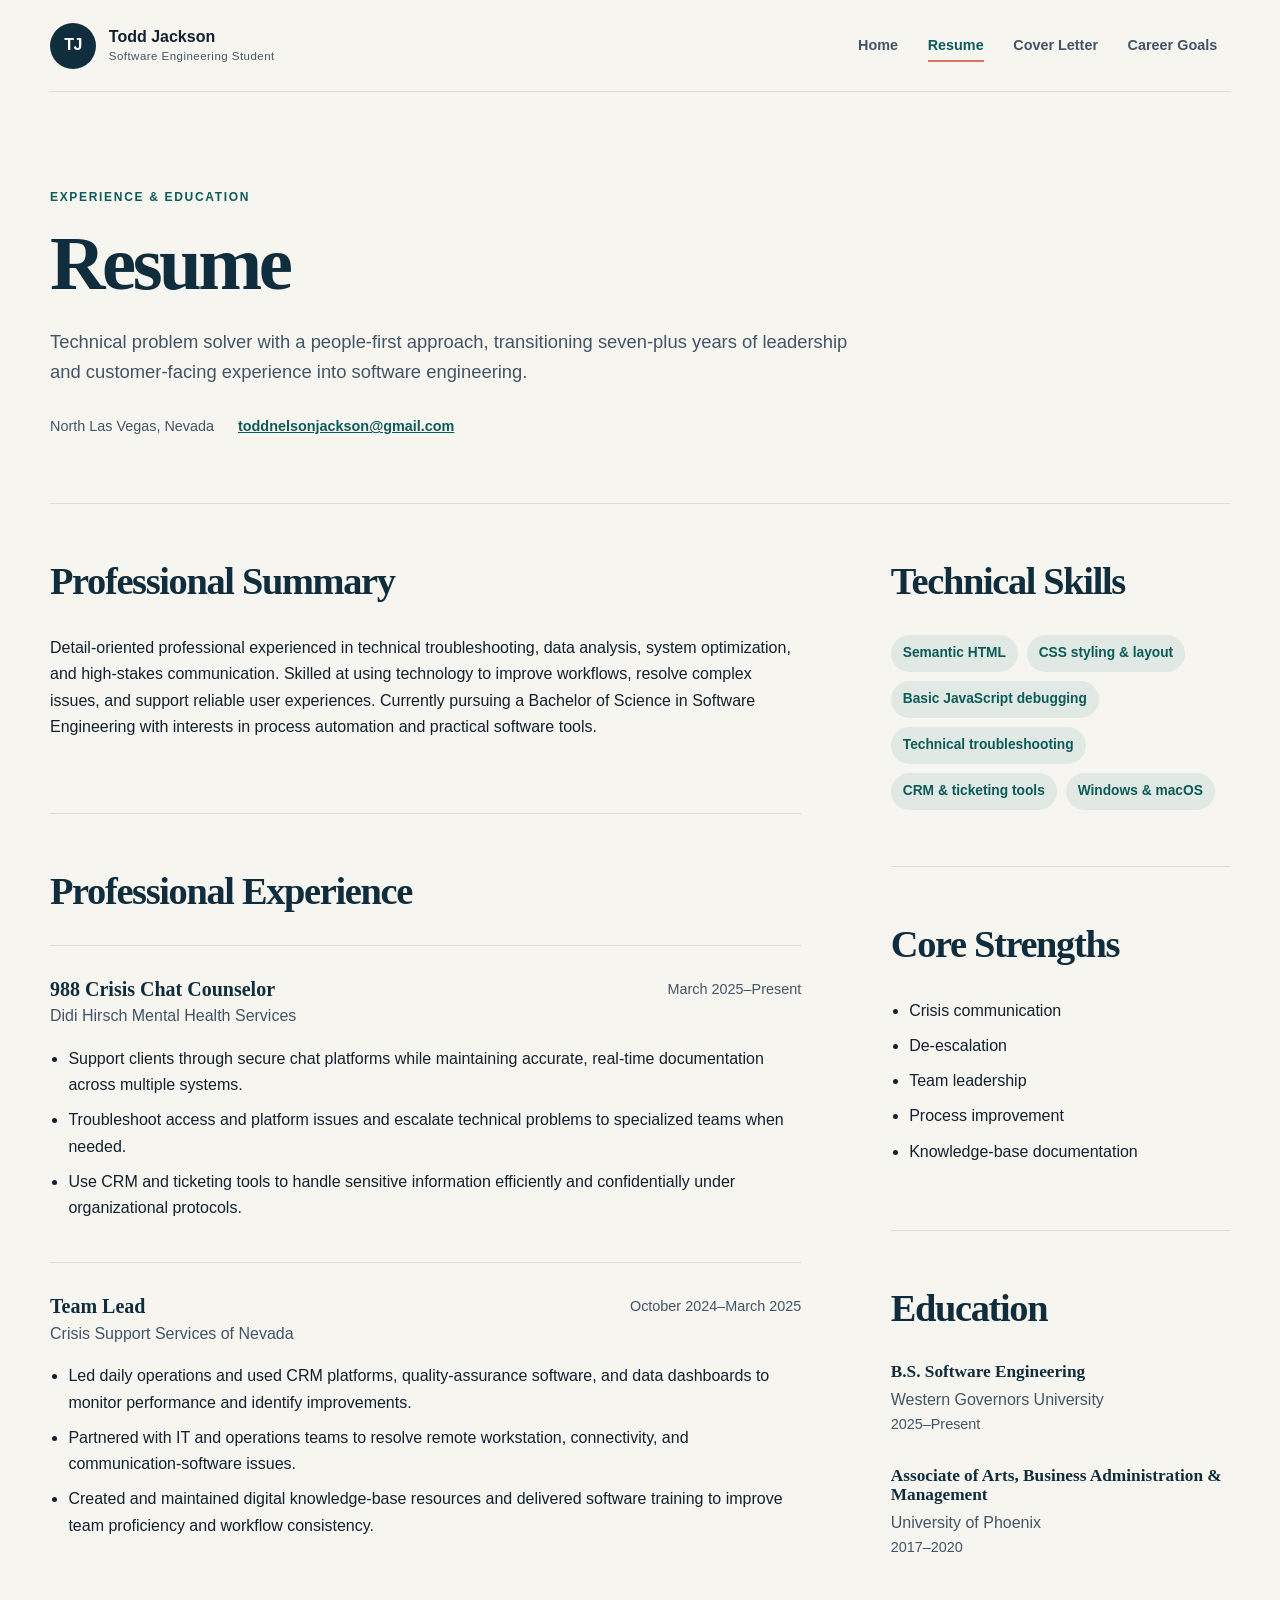
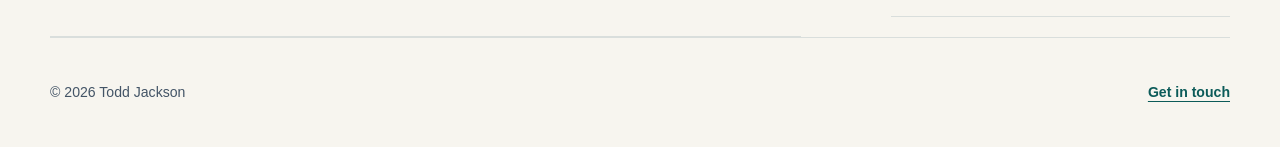
==== resume.html @ 60c08a9a "Launch professional portfolio" ====
<!doctype html>
<html lang="en">
<head>
  <meta charset="utf-8">
  <meta name="viewport" content="width=device-width, initial-scale=1">
  <meta name="description" content="Resume for Todd Jackson, a software engineering student and experienced crisis support professional.">
  <title>Resume | Todd Jackson</title>
  <link rel="stylesheet" href="style.css">
</head>
<body>
  <a class="skip-link" href="#main-content">Skip to content</a>
  <header class="site-header">
    <a class="brand" href="index.html" aria-label="Todd Jackson home">
      <span class="brand-mark" aria-hidden="true">TJ</span>
      <span><strong>Todd Jackson</strong><small>Software Engineering Student</small></span>
    </a>
    <nav aria-label="Primary navigation">
      <a href="index.html">Home</a>
      <a href="resume.html" aria-current="page">Resume</a>
      <a href="cover-letter.html">Cover Letter</a>
      <a href="career-goals.html">Career Goals</a>
    </nav>
  </header>

  <main id="main-content" class="page-shell">
    <section class="page-intro">
      <p class="eyebrow">Experience &amp; education</p>
      <h1>Resume</h1>
      <p>Technical problem solver with a people-first approach, transitioning seven-plus years of leadership and customer-facing experience into software engineering.</p>
      <div class="contact-row" aria-label="Contact information">
        <span>North Las Vegas, Nevada</span>
        <a href="mailto:toddnelsonjackson@gmail.com">toddnelsonjackson@gmail.com</a>
      </div>
    </section>

    <div class="resume-layout">
      <div>
        <section class="content-section">
          <h2>Professional Summary</h2>
          <p>Detail-oriented professional experienced in technical troubleshooting, data analysis, system optimization, and high-stakes communication. Skilled at using technology to improve workflows, resolve complex issues, and support reliable user experiences. Currently pursuing a Bachelor of Science in Software Engineering with interests in process automation and practical software tools.</p>
        </section>

        <section class="content-section">
          <h2>Professional Experience</h2>
          <article class="timeline-item">
            <div class="timeline-heading">
              <div><h3>988 Crisis Chat Counselor</h3><p>Didi Hirsch Mental Health Services</p></div>
              <p class="timeline-date">March 2025–Present</p>
            </div>
            <ul>
              <li>Support clients through secure chat platforms while maintaining accurate, real-time documentation across multiple systems.</li>
              <li>Troubleshoot access and platform issues and escalate technical problems to specialized teams when needed.</li>
              <li>Use CRM and ticketing tools to handle sensitive information efficiently and confidentially under organizational protocols.</li>
            </ul>
          </article>

          <article class="timeline-item">
            <div class="timeline-heading">
              <div><h3>Team Lead</h3><p>Crisis Support Services of Nevada</p></div>
              <p class="timeline-date">October 2024–March 2025</p>
            </div>
            <ul>
              <li>Led daily operations and used CRM platforms, quality-assurance software, and data dashboards to monitor performance and identify improvements.</li>
              <li>Partnered with IT and operations teams to resolve remote workstation, connectivity, and communication-software issues.</li>
              <li>Created and maintained digital knowledge-base resources and delivered software training to improve team proficiency and workflow consistency.</li>
            </ul>
          </article>
        </section>
      </div>

      <aside class="resume-sidebar" aria-label="Skills and education">
        <section class="content-section">
          <h2>Technical Skills</h2>
          <ul class="tag-list">
            <li>Semantic HTML</li>
            <li>CSS styling &amp; layout</li>
            <li>Basic JavaScript debugging</li>
            <li>Technical troubleshooting</li>
            <li>CRM &amp; ticketing tools</li>
            <li>Windows &amp; macOS</li>
          </ul>
        </section>

        <section class="content-section">
          <h2>Core Strengths</h2>
          <ul class="compact-list">
            <li>Crisis communication</li>
            <li>De-escalation</li>
            <li>Team leadership</li>
            <li>Process improvement</li>
            <li>Knowledge-base documentation</li>
          </ul>
        </section>

        <section class="content-section">
          <h2>Education</h2>
          <div class="education-item">
            <h3>B.S. Software Engineering</h3>
            <p>Western Governors University</p>
            <p class="muted">2025–Present</p>
          </div>
          <div class="education-item">
            <h3>Associate of Arts, Business Administration &amp; Management</h3>
            <p>University of Phoenix</p>
            <p class="muted">2017–2020</p>
          </div>
        </section>
      </aside>
    </div>
  </main>

  <footer class="site-footer"><p>© <span data-current-year>2026</span> Todd Jackson</p><a href="mailto:toddnelsonjackson@gmail.com">Get in touch</a></footer>
  <script src="script.js"></script>
</body>
</html>
---- style.css ----
:root {
  --ink: #12202f;
  --ink-soft: #435466;
  --paper: #f7f5ef;
  --surface: #ffffff;
  --navy: #102d3d;
  --teal: #167d79;
  --teal-dark: #0c5b59;
  --coral: #df765f;
  --line: #d9dedc;
  --shadow: 0 24px 70px rgba(16, 45, 61, 0.12);
  --radius: 20px;
  --max-width: 1180px;
}

* { box-sizing: border-box; }

html { scroll-behavior: smooth; }

body {
  margin: 0;
  color: var(--ink);
  background: var(--paper);
  font-family: Inter, ui-sans-serif, -apple-system, BlinkMacSystemFont, "Segoe UI", sans-serif;
  font-size: 1rem;
  line-height: 1.65;
  -webkit-font-smoothing: antialiased;
}

img, video { display: block; max-width: 100%; }
a { color: inherit; }
p { margin: 0 0 1rem; }
h1, h2, h3 { margin: 0; color: var(--navy); font-family: Georgia, "Times New Roman", serif; line-height: 1.12; }
h1 { font-size: clamp(2.75rem, 6vw, 5.75rem); letter-spacing: -0.045em; }
h2 { font-size: clamp(2rem, 4vw, 3.4rem); letter-spacing: -0.035em; }
h3 { font-size: 1.25rem; }

:focus-visible { outline: 3px solid var(--coral); outline-offset: 4px; }

.skip-link {
  position: fixed;
  z-index: 100;
  top: 12px;
  left: 12px;
  padding: 0.65rem 1rem;
  color: white;
  background: var(--navy);
  border-radius: 8px;
  transform: translateY(-180%);
}
.skip-link:focus { transform: translateY(0); }

.page-shell { width: min(calc(100% - 40px), var(--max-width)); margin-inline: auto; }
.narrow-shell { max-width: 900px; }

.site-header {
  width: min(calc(100% - 40px), var(--max-width));
  min-height: 92px;
  margin-inline: auto;
  display: flex;
  align-items: center;
  justify-content: space-between;
  gap: 2rem;
  border-bottom: 1px solid var(--line);
}

.brand { display: inline-flex; align-items: center; gap: 0.8rem; text-decoration: none; line-height: 1.15; }
.brand-mark { display: grid; place-items: center; width: 46px; aspect-ratio: 1; color: white; background: var(--navy); border-radius: 50%; font-weight: 800; letter-spacing: -0.04em; }
.brand strong, .brand small { display: block; }
.brand strong { font-size: 1rem; }
.brand small { margin-top: 0.25rem; color: var(--ink-soft); font-size: 0.72rem; letter-spacing: 0.04em; }

nav { display: flex; align-items: center; gap: 0.25rem; }
nav a { position: relative; padding: 0.65rem 0.8rem; color: var(--ink-soft); border-radius: 999px; font-size: 0.9rem; font-weight: 700; text-decoration: none; }
nav a:hover { color: var(--navy); background: rgba(22, 125, 121, 0.08); }
nav a[aria-current="page"] { color: var(--teal-dark); }
nav a[aria-current="page"]::after { content: ""; position: absolute; left: 0.8rem; right: 0.8rem; bottom: 0.35rem; height: 2px; background: var(--coral); }

.eyebrow { margin-bottom: 0.85rem; color: var(--teal-dark); font-size: 0.75rem; font-weight: 800; letter-spacing: 0.14em; text-transform: uppercase; }

.button-row { display: flex; flex-wrap: wrap; gap: 0.75rem; margin-top: 2rem; }
.button { display: inline-flex; min-height: 50px; align-items: center; justify-content: center; padding: 0.8rem 1.4rem; color: white; background: var(--teal-dark); border: 2px solid var(--teal-dark); border-radius: 999px; font-weight: 800; text-decoration: none; transition: transform 160ms ease, background 160ms ease; }
.button:hover { background: var(--navy); border-color: var(--navy); transform: translateY(-2px); }
.button-secondary { color: var(--navy); background: transparent; border-color: var(--line); }
.button-secondary:hover { color: white; }
.text-link { color: var(--teal-dark); font-weight: 800; text-underline-offset: 4px; }
.text-link:hover { color: var(--navy); }

.hero { min-height: 680px; display: grid; grid-template-columns: 1.16fr 0.84fr; align-items: center; gap: clamp(3rem, 8vw, 7rem); padding-block: 5rem; overflow: hidden; }
.hero-copy { position: relative; z-index: 1; }
.hero-copy h1 { max-width: 780px; }
.hero-lede { max-width: 690px; margin-top: 1.5rem; color: var(--ink-soft); font-size: clamp(1.05rem, 2vw, 1.3rem); }

.portrait-wrap { position: relative; justify-self: center; width: min(100%, 390px); }
.portrait-accent { position: absolute; width: 92%; height: 92%; top: -8%; right: -13%; background: var(--coral); border-radius: 45% 55% 50% 50% / 42% 47% 53% 58%; opacity: 0.2; transform: rotate(9deg); }
.hero-portrait, .profile-photo { position: relative; width: 100%; object-fit: cover; object-position: 50% 20%; box-shadow: var(--shadow); }
.hero-portrait { height: min(580px, 66vw); min-height: 450px; border-radius: 48% 48% 22px 22px; }
.availability-card { position: absolute; right: -2rem; bottom: 2rem; display: flex; align-items: center; gap: 0.75rem; width: max-content; max-width: calc(100% + 1rem); padding: 0.9rem 1.1rem; background: rgba(255,255,255,0.94); border: 1px solid rgba(255,255,255,0.7); border-radius: 14px; box-shadow: 0 16px 45px rgba(16,45,61,0.18); backdrop-filter: blur(12px); }
.availability-card strong, .availability-card small { display: block; }
.availability-card small { color: var(--ink-soft); }
.status-dot { width: 11px; aspect-ratio: 1; flex: 0 0 auto; background: #1d9b66; border-radius: 50%; box-shadow: 0 0 0 5px rgba(29,155,102,0.13); }

.value-strip { display: grid; grid-template-columns: repeat(3, 1fr); background: var(--navy); color: white; }
.value-strip div { min-height: 138px; display: grid; place-content: center; padding: 1.4rem 3rem; border-right: 1px solid rgba(255,255,255,0.16); }
.value-strip div:last-child { border-right: 0; }
.value-strip strong, .value-strip span { display: block; }
.value-strip strong { font-family: Georgia, "Times New Roman", serif; font-size: 1.45rem; }
.value-strip span { color: #b9cecf; font-size: 0.88rem; }

.overview-section, .featured-work { padding-block: 7rem; }
.section-heading { max-width: 730px; margin-bottom: 3rem; }
.overview-grid { display: grid; grid-template-columns: repeat(3, 1fr); gap: 1rem; }
.overview-grid article, .role-card { padding: 2rem; background: var(--surface); border: 1px solid var(--line); border-radius: var(--radius); }
.overview-grid article:hover, .role-card:hover { border-color: rgba(22,125,121,0.45); box-shadow: 0 16px 36px rgba(16,45,61,0.08); }
.overview-grid h3, .role-card h3 { margin-bottom: 0.7rem; }
.overview-grid p, .role-card p { margin: 0; color: var(--ink-soft); }
.card-number, .role-card > span { display: block; margin-bottom: 2.4rem; color: var(--coral); font-size: 0.75rem; font-weight: 900; letter-spacing: 0.12em; }

.featured-work { padding-top: 0; }
.featured-panel { display: grid; grid-template-columns: 1fr 0.8fr; gap: 3rem; align-items: center; padding: clamp(2rem, 6vw, 5rem); color: white; background: var(--teal-dark); border-radius: 28px; overflow: hidden; }
.featured-panel h2, .featured-panel .eyebrow, .featured-panel .text-link { color: white; }
.featured-panel p:not(.eyebrow) { max-width: 580px; color: #cae0df; }
.project-preview { min-height: 330px; display: flex; flex-direction: column; justify-content: space-between; padding: 2rem; color: var(--navy); background: #f8efe5; border-radius: 18px; box-shadow: 0 30px 70px rgba(0,0,0,0.16); transform: rotate(2deg); }
.project-preview > span { width: max-content; padding: 0.35rem 0.7rem; color: white; background: var(--coral); border-radius: 999px; font-size: 0.7rem; font-weight: 800; text-transform: uppercase; }
.project-preview > strong { font-family: Georgia, "Times New Roman", serif; font-size: clamp(1.8rem, 4vw, 3rem); }
.preview-chart { height: 125px; display: flex; align-items: end; gap: 0.65rem; padding: 0.8rem; border-left: 1px solid #c9c5bd; border-bottom: 1px solid #c9c5bd; }
.preview-chart i { flex: 1; background: var(--teal); border-radius: 6px 6px 0 0; }
.preview-chart i:nth-child(1) { height: 38%; }.preview-chart i:nth-child(2) { height: 66%; }.preview-chart i:nth-child(3) { height: 52%; }.preview-chart i:nth-child(4) { height: 88%; background: var(--coral); }

.page-intro { padding-block: 6rem 4rem; border-bottom: 1px solid var(--line); }
.page-intro > p:not(.eyebrow) { max-width: 800px; margin-top: 1.2rem; color: var(--ink-soft); font-size: 1.15rem; }
.contact-row { display: flex; flex-wrap: wrap; gap: 0.6rem 1.5rem; margin-top: 1.75rem; color: var(--ink-soft); font-size: 0.9rem; }
.contact-row a { color: var(--teal-dark); font-weight: 700; }
.split-intro { display: grid; grid-template-columns: 1.25fr 0.55fr; gap: clamp(3rem, 8vw, 7rem); align-items: center; }
.profile-photo { max-width: 320px; height: 390px; justify-self: end; border-radius: 50% 50% 18px 18px; }

.content-section { padding-block: 3.5rem; border-bottom: 1px solid var(--line); }
.content-section > h2 { margin-bottom: 2rem; font-size: clamp(1.8rem, 3vw, 2.6rem); }
.statement-grid { display: grid; grid-template-columns: 0.8fr 1.2fr; gap: clamp(2rem, 7vw, 6rem); }
.statement-grid h2 { margin: 0; }
.statement-grid div:last-child { color: var(--ink-soft); font-size: 1.12rem; }
.role-grid { display: grid; grid-template-columns: repeat(3, 1fr); gap: 1rem; margin-top: 2rem; }

.project-feature { display: grid; grid-template-columns: 0.75fr 1.25fr; gap: clamp(2rem, 7vw, 6rem); align-items: center; }
.project-copy h2 { margin-bottom: 1.2rem; }
.project-copy p:not(.eyebrow) { color: var(--ink-soft); }
.video-frame { width: 100%; padding: 1.1rem; background: var(--navy); border-radius: 24px; box-shadow: var(--shadow); }
.video-frame video { width: 100%; max-height: 610px; background: #06151c; border-radius: 14px; }

.contact-banner { margin-top: 5rem; margin-bottom: 5rem; display: flex; align-items: center; justify-content: space-between; gap: 3rem; padding: clamp(2rem, 6vw, 4.5rem); background: #e9e0d2; border-radius: 28px; }
.contact-banner h2 { max-width: 720px; margin-bottom: 1rem; font-size: clamp(2rem, 4vw, 3.3rem); }
.contact-banner p:not(.eyebrow) { max-width: 730px; margin: 0; color: var(--ink-soft); }
.contact-banner .button { flex: 0 0 auto; }

.resume-layout { display: grid; grid-template-columns: 1.55fr 0.7fr; gap: clamp(2.5rem, 7vw, 6rem); }
.resume-sidebar { padding-top: 0; }
.timeline-item { padding-block: 2rem; border-top: 1px solid var(--line); }
.timeline-heading { display: flex; justify-content: space-between; gap: 2rem; margin-bottom: 1rem; }
.timeline-heading h3 { margin-bottom: 0.2rem; }
.timeline-heading p { margin: 0; color: var(--ink-soft); }
.timeline-date { flex: 0 0 auto; font-size: 0.9rem; }
.timeline-item ul, .compact-list { margin: 0; padding-left: 1.15rem; }
.timeline-item li, .compact-list li { margin-bottom: 0.55rem; }
.tag-list { display: flex; flex-wrap: wrap; gap: 0.55rem; margin: 0; padding: 0; list-style: none; }
.tag-list li { padding: 0.45rem 0.75rem; color: var(--teal-dark); background: rgba(22,125,121,0.1); border-radius: 999px; font-size: 0.86rem; font-weight: 700; }
.education-item + .education-item { margin-top: 1.8rem; }
.education-item h3 { margin-bottom: 0.35rem; font-size: 1.08rem; }
.education-item p { margin: 0; color: var(--ink-soft); }
.muted { color: var(--ink-soft); font-size: 0.9rem; }

.letter-card { margin-block: 3.5rem 6rem; padding: clamp(2rem, 7vw, 5rem); background: var(--surface); border: 1px solid var(--line); border-radius: 4px; box-shadow: var(--shadow); font-family: Georgia, "Times New Roman", serif; font-size: 1.08rem; line-height: 1.8; }
.letter-card p { margin-bottom: 1.4rem; }
.letter-card .signature { margin-top: 2.5rem; margin-bottom: 0; }

.site-footer { width: min(calc(100% - 40px), var(--max-width)); min-height: 110px; margin-inline: auto; display: flex; align-items: center; justify-content: space-between; gap: 2rem; color: var(--ink-soft); border-top: 1px solid var(--line); font-size: 0.88rem; }
.site-footer p { margin: 0; }
.site-footer a { color: var(--teal-dark); font-weight: 800; text-underline-offset: 4px; }

@media (max-width: 860px) {
  .site-header { padding-block: 1rem; align-items: flex-start; }
  nav { justify-content: flex-end; flex-wrap: wrap; }
  .hero { grid-template-columns: 1fr; padding-top: 4rem; }
  .hero-portrait { height: 560px; }
  .portrait-wrap { width: min(80%, 420px); }
  .value-strip { grid-template-columns: 1fr; }
  .value-strip div { min-height: 95px; border-right: 0; border-bottom: 1px solid rgba(255,255,255,0.16); }
  .overview-grid, .role-grid { grid-template-columns: 1fr; }
  .featured-panel, .project-feature, .resume-layout { grid-template-columns: 1fr; }
  .resume-sidebar { display: grid; grid-template-columns: repeat(2, 1fr); gap: 1.5rem; }
  .resume-sidebar .content-section { padding-block: 2rem; }
}

@media (max-width: 620px) {
  .page-shell, .site-header, .site-footer { width: min(calc(100% - 28px), var(--max-width)); }
  .site-header { display: block; }
  nav { margin-top: 1rem; justify-content: flex-start; gap: 0; }
  nav a { padding: 0.55rem 0.58rem; font-size: 0.78rem; }
  nav a[aria-current="page"]::after { left: 0.58rem; right: 0.58rem; }
  .brand small { display: none; }
  .hero { min-height: auto; gap: 3.5rem; padding-block: 3.5rem 5rem; }
  .hero h1 { font-size: clamp(2.8rem, 14vw, 4.5rem); }
  .portrait-wrap { width: 86%; }
  .hero-portrait { min-height: 390px; height: 118vw; max-height: 540px; }
  .availability-card { right: -1.25rem; bottom: 1.4rem; font-size: 0.82rem; }
  .overview-section, .featured-work { padding-block: 5rem; }
  .featured-work { padding-top: 0; }
  .featured-panel { padding: 1.4rem; }
  .project-preview { min-height: 260px; }
  .split-intro, .statement-grid { grid-template-columns: 1fr; }
  .profile-photo { width: 74%; height: auto; justify-self: start; }
  .page-intro { padding-block: 4rem 3rem; }
  .contact-banner { align-items: flex-start; flex-direction: column; margin-block: 3rem; }
  .contact-banner .button { width: 100%; }
  .resume-sidebar { grid-template-columns: 1fr; gap: 0; }
  .timeline-heading { display: block; }
  .timeline-date { margin-top: 0.5rem !important; }
  .letter-card { padding: 1.5rem; font-size: 1rem; }
  .site-footer { min-height: 100px; }
}

@media print {
  :root { --paper: #fff; --ink: #111; --navy: #111; --ink-soft: #333; }
  .site-header nav, .skip-link, .button-row, .site-footer { display: none; }
  .site-header { min-height: 70px; }
  .page-intro { padding-block: 2rem; }
  .content-section { padding-block: 1.5rem; break-inside: avoid; }
  .resume-layout { grid-template-columns: 1.5fr 0.65fr; gap: 2rem; }
  .letter-card { margin: 1.5rem 0; padding: 0; border: 0; box-shadow: none; }
}

@media (prefers-reduced-motion: reduce) {
  *, *::before, *::after { scroll-behavior: auto !important; transition: none !important; }
}
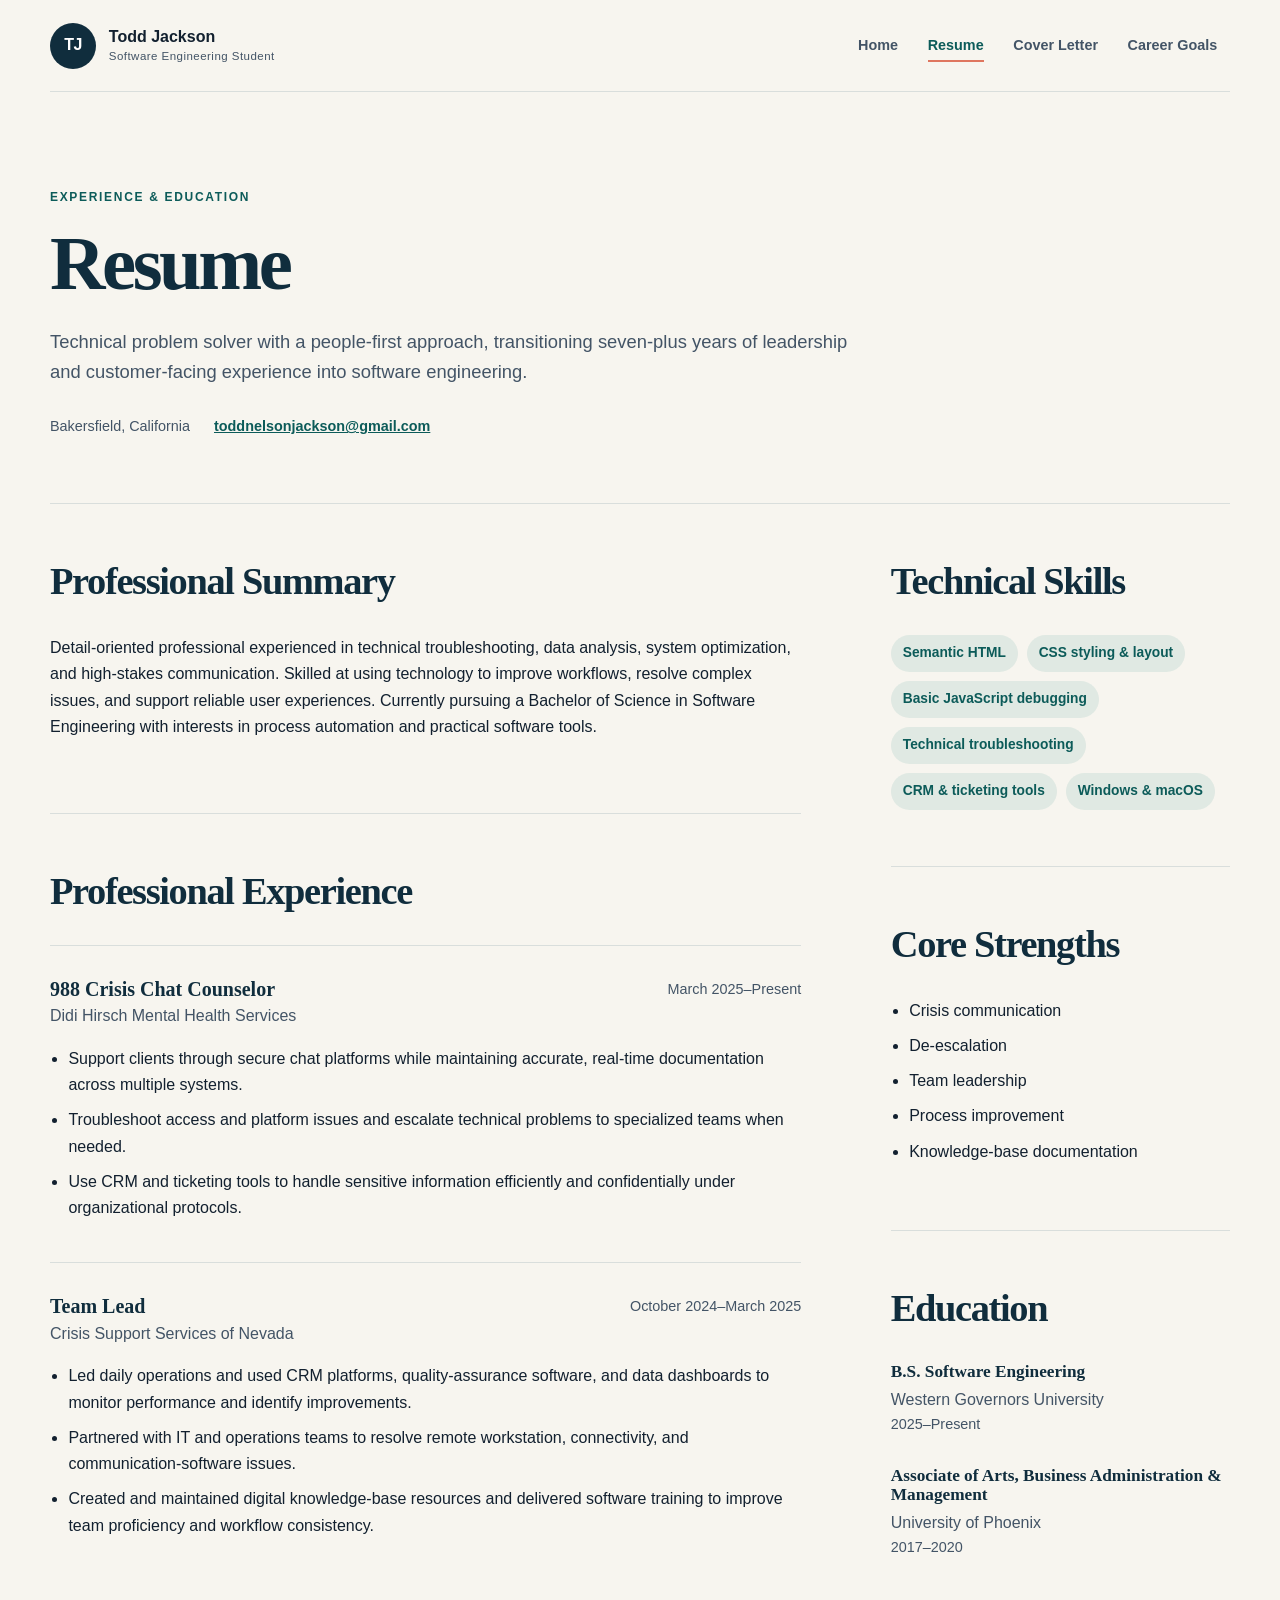
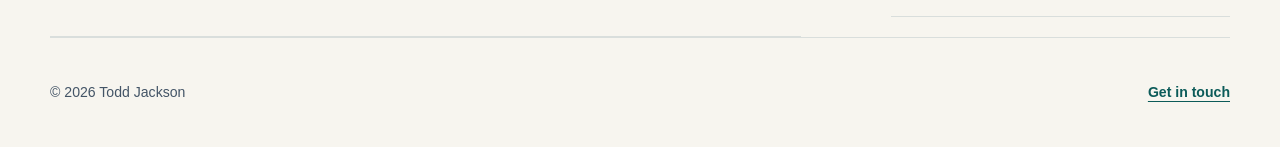
==== commit a4788dae: "Update resume.html updated location" ====
--- a/resume.html
+++ b/resume.html
@@ -28,7 +28,7 @@
       <h1>Resume</h1>
       <p>Technical problem solver with a people-first approach, transitioning seven-plus years of leadership and customer-facing experience into software engineering.</p>
       <div class="contact-row" aria-label="Contact information">
-        <span>North Las Vegas, Nevada</span>
+        <span>Bakersfield, California</span>
         <a href="mailto:toddnelsonjackson@gmail.com">toddnelsonjackson@gmail.com</a>
       </div>
     </section>
